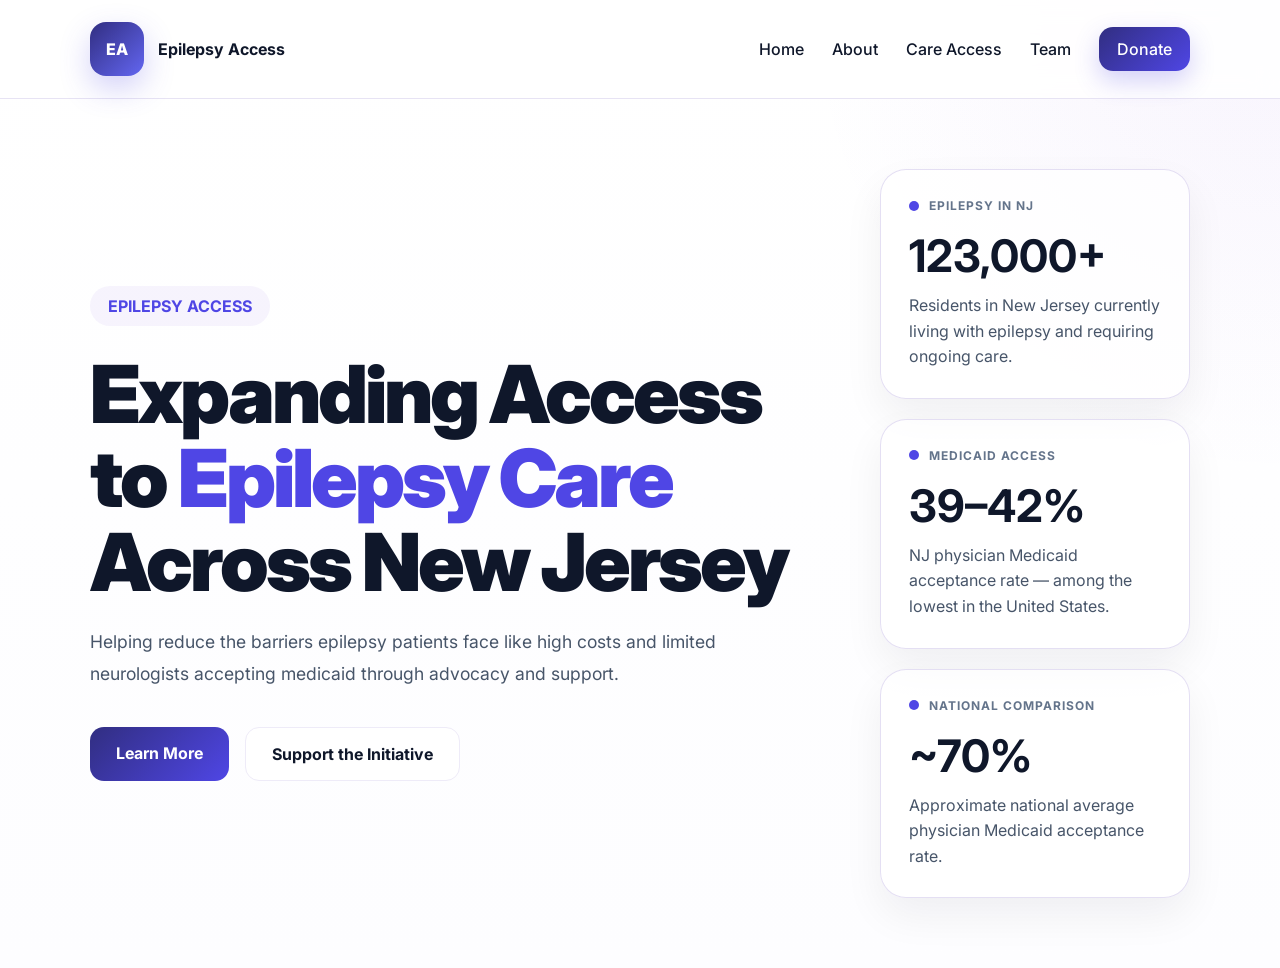
==== index.html @ 3cfb02eb "Add files via upload" ====
<!DOCTYPE html>
<html lang="en">
<head>
    <meta charset="UTF-8" />
    <meta name="viewport" content="width=device-width, initial-scale=1.0" />
    <title>Epilepsy Access NJ</title>
    <link rel="stylesheet" href="style.css" />
    <link rel="preconnect" href="https://fonts.googleapis.com">
    <link rel="preconnect" href="https://fonts.gstatic.com" crossorigin>
    <link href="https://fonts.googleapis.com/css2?family=Inter:wght@300;400;500;600;700;800;900&display=swap" rel="stylesheet">
</head>
<body>

    <nav class="navbar">
        <div class="logo-container">
            <div class="logo-box">EA</div>
            <div class="logo-text">
                <h2>Epilepsy Access</h2>
                <p></p>
            </div>
        </div>
        <ul class="nav-links">
            <li><a href="index.html">Home</a></li>
            <li><a href="about.html">About</a></li>
            <li><a href="care.html">Care Access</a></li>
            <li><a href="team.html">Team</a></li>
            <li><a href="donate.html" class="donate-nav-btn">Donate</a></li>
        </ul>
    </nav>

    <section class="hero">
        <div class="hero-left">
            <div class="hero-badge">EPILEPSY ACCESS</div>
            <h1>Expanding Access to <span>Epilepsy Care</span> Across New Jersey</h1>
            <p class="hero-description">
                Helping reduce the barriers epilepsy patients face like high costs and limited neurologists accepting medicaid through advocacy and support.
            </p>
            <div class="hero-buttons">
                <a href="about.html" class="primary-btn">Learn More</a>
                <a href="donate.html" class="secondary-btn">Support the Initiative</a>
            </div>
        </div>

        <div class="hero-right">
            <div class="stat-card">
                <div class="stat-header">
                    <div class="stat-icon"></div>
                    <span>EPILEPSY IN NJ</span>
                </div>
                <h2>123,000+</h2>
                <p>Residents in New Jersey currently living with epilepsy and requiring ongoing care.</p>
            </div>
            <div class="stat-card">
                <div class="stat-header">
                    <div class="stat-icon"></div>
                    <span>MEDICAID ACCESS</span>
                </div>
                <h2>39–42%</h2>
                <p>NJ physician Medicaid acceptance rate — among the lowest in the United States.</p>
            </div>
            <div class="stat-card">
                <div class="stat-header">
                    <div class="stat-icon"></div>
                    <span>NATIONAL COMPARISON</span>
                </div>
                <h2>~70%</h2>
                <p>Approximate national average physician Medicaid acceptance rate.</p>
            </div>
        </div>
    </section>

</body>
</html>
---- style.css ----
/* =========================
   RESET
========================= */

* {
    margin: 0;
    padding: 0;
    box-sizing: border-box;
}

html {
    scroll-behavior: smooth;
}

body {
    font-family: 'Inter', sans-serif;
    background:
        radial-gradient(circle at top right, rgba(109,40,217,0.05), transparent 30%),
        linear-gradient(to bottom, #ffffff, #fdfdff);
    color: #0f172a;
    min-height: 100vh;
}

/* =========================
   NAVBAR (LIGHT THEME)
========================= */

.navbar {
    width: 100%;
    display: flex;
    justify-content: space-between;
    align-items: center;

    padding: 22px 7%;
    position: sticky;
    top: 0;
    z-index: 1000;

    backdrop-filter: blur(14px);
    background: rgba(255,255,255,0.85);
    border-bottom: 1px solid rgba(225,220,242,0.8);
}

/* index.html uses .logo-container; other pages use .logo */
.logo-container,
.logo {
    display: flex;
    align-items: center;
    gap: 14px;
}

/* index.html uses .logo-box; other pages use .logo-icon */
.logo-box,
.logo-icon {
    width: 54px;
    height: 54px;
    border-radius: 16px;

    display: flex;
    justify-content: center;
    align-items: center;

    font-weight: 800;
    font-size: 1rem;
    color: white;

    background: linear-gradient(135deg, #312e81, #6366f1);
    box-shadow: 0 12px 30px rgba(79,70,229,0.25);

    /* keep it from stretching when used as <span> */
    flex-shrink: 0;
}

.logo-text h2,
.logo h2 {
    font-size: 1rem;
    font-weight: 700;
}

.logo-text p,
.logo p {
    font-size: 0.85rem;
    color: #64748b;
}

.nav-links {
    display: flex;
    gap: 28px;
    list-style: none;
}

.nav-links a {
    text-decoration: none;
    color: #0f172a;
    font-weight: 500;
    transition: 0.25s ease;
}

.nav-links a:hover {
    color: #4f46e5;
}

/* index.html uses .donate-nav-btn; other pages use .nav-btn */
.donate-nav-btn,
.nav-btn {
    padding: 12px 18px;
    border-radius: 14px;

    background: linear-gradient(135deg, #312e81, #4f46e5);
    color: white !important;

    box-shadow: 0 10px 25px rgba(79,70,229,0.25);
}

/* =========================
   HERO (HOME PAGE)
========================= */

.hero {
    width: 100%;
    min-height: calc(100vh - 90px);

    display: flex;
    justify-content: space-between;
    align-items: center;

    padding: 70px 7%;
    gap: 70px;
}

.hero-left {
    max-width: 720px;
}

.hero-badge {
    display: inline-block;
    padding: 10px 18px;
    border-radius: 999px;

    background: rgba(109,40,217,0.05);
    color: #4f46e5;

    font-weight: 700;
    margin-bottom: 26px;
}

.hero-left h1 {
    font-size: 5rem;
    font-weight: 900;
    line-height: 1.05;
    letter-spacing: -3px;
}

.hero-left h1 span {
    color: #4f46e5;
}

.hero-description {
    margin-top: 22px;
    color: #475569;
    font-size: 1.1rem;
    line-height: 1.8;
}

.hero-buttons {
    margin-top: 38px;
    display: flex;
    gap: 16px;
}

.primary-btn,
.secondary-btn {
    padding: 16px 26px;
    border-radius: 14px;
    font-weight: 700;
    text-decoration: none;
    transition: 0.25s ease;
}

.primary-btn {
    background: linear-gradient(135deg, #312e81, #4f46e5);
    color: white;
}

.secondary-btn {
    background: white;
    border: 1px solid #eeebf8;
    color: #0f172a;
}

.primary-btn:hover,
.secondary-btn:hover {
    transform: translateY(-4px);
}

/* =========================
   STATS CARDS
========================= */

.hero-right {
    width: 420px;
    display: flex;
    flex-direction: column;
    gap: 20px;
}

.stat-card {
    background: rgba(255,255,255,0.7);
    border: 1px solid rgba(225,220,242,0.9);
    border-radius: 26px;
    padding: 28px;

    box-shadow: 0 18px 40px rgba(15,23,42,0.06);
    transition: 0.25s ease;
}

.stat-card:hover {
    transform: translateY(-6px);
}

.stat-header {
    display: flex;
    align-items: center;
    gap: 10px;
    margin-bottom: 16px;
}

.stat-icon {
    width: 10px;
    height: 10px;
    border-radius: 50%;
    background: #4f46e5;
}

.stat-header span {
    font-size: 0.75rem;
    letter-spacing: 1px;
    color: #64748b;
    font-weight: 700;
}

.stat-card h2 {
    font-size: 2.8rem;
    margin-bottom: 10px;
}

.stat-card p {
    color: #475569;
    line-height: 1.6;
}

/* =========================
   PAGE HERO (ALL OTHER PAGES)
========================= */

.page-hero {
    padding: 120px 10% 60px;
}

.section-tag {
    display: inline-block;
    padding: 8px 14px;
    border-radius: 999px;

    background: rgba(109,40,217,0.05);
    color: #4f46e5;

    font-weight: 700;
    font-size: 0.8rem;

    margin-bottom: 18px;
}

.page-hero h1 {
    font-size: 3.5rem;
    font-weight: 900;
    letter-spacing: -2px;
}

/* =========================
   CONTENT SECTIONS (ABOUT STYLE)
========================= */

.content-section {
    padding: 60px 10% 120px;
}

.content-grid {
    display: grid;
    grid-template-columns: repeat(3, 1fr);
    gap: 24px;
}

.content-card {
    background: white;
    border: 1px solid #eeebf8;
    border-radius: 20px;
    padding: 26px;

    box-shadow: 0 12px 30px rgba(15,23,42,0.04);
    transition: 0.25s ease;
}

.content-card:hover {
    transform: translateY(-6px);
    border-color: rgba(79,70,229,0.3);
}

.large-card {
    grid-column: 1 / -1;
}

.content-card h2,
.content-card h3 {
    margin-bottom: 12px;
}

.content-card p {
    color: #475569;
    line-height: 1.7;
    margin-bottom: 10px;
}

.content-card p:last-child {
    margin-bottom: 0;
}

/* =========================
   TEAM / CARE / DONATE SHARED
========================= */

.grid {
    display: grid;
    grid-template-columns: repeat(auto-fit, minmax(260px, 1fr));
    gap: 22px;
}

.card {
    background: white;
    border: 1px solid #eeebf8;
    border-radius: 20px;
    padding: 24px;
    transition: 0.25s ease;
}

.card:hover {
    transform: translateY(-6px);
    border-color: rgba(79,70,229,0.3);
}

/* =========================
   DONATE BOX
========================= */

.donate-box {
    max-width: 700px;
    margin: auto;
    text-align: center;

    background: white;
    border: 1px solid #eeebf8;
    border-radius: 24px;

    padding: 60px;
}

.donate-btn {
    display: inline-block;
    margin-top: 20px;

    padding: 16px 30px;
    border-radius: 14px;

    background: linear-gradient(135deg, #312e81, #4f46e5);
    color: white;
    font-weight: 700;
    text-decoration: none;
}

/* =========================
   RESPONSIVE
========================= */

@media (max-width: 1000px) {
    .hero {
        flex-direction: column;
        align-items: flex-start;
    }

    .hero-right {
        width: 100%;
    }

    .hero-left h1 {
        font-size: 3.2rem;
    }

    .content-grid {
        grid-template-columns: 1fr;
    }

    .large-card {
        grid-column: 1 / -1;
    }
}

@media (max-width: 600px) {
    .hero-left h1 {
        font-size: 2.6rem;
    }

    .hero-buttons {
        flex-direction: column;
    }

    .page-hero h1 {
        font-size: 2.4rem;
    }

    .navbar {
        padding: 16px 5%;
    }
}
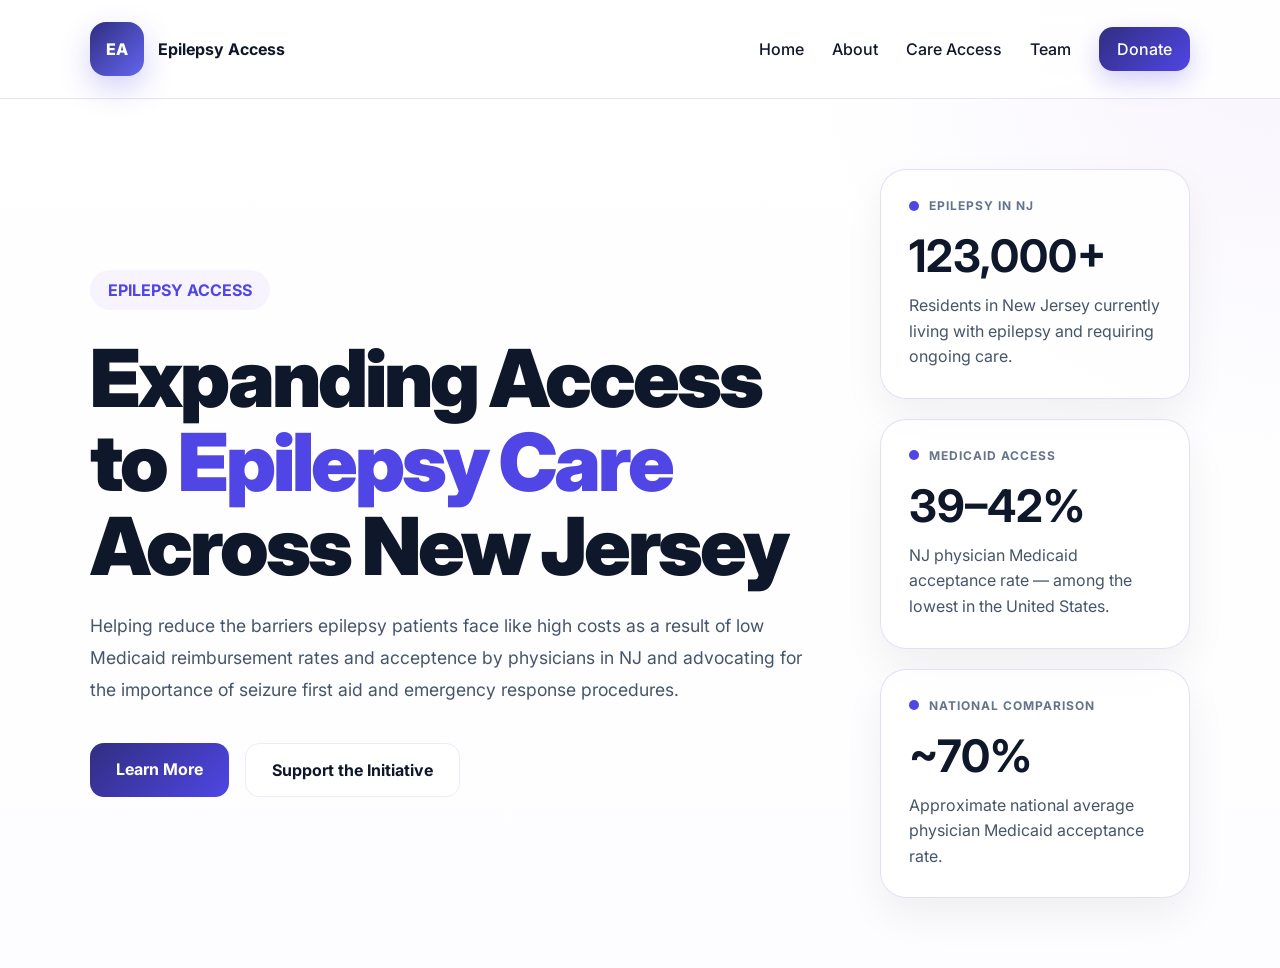
==== commit e6f24333: "Update hero description for epilepsy care Expanded description to include details about Medicaid rei" ====
--- a/index.html
+++ b/index.html
@@ -33,7 +33,9 @@
             <div class="hero-badge">EPILEPSY ACCESS</div>
             <h1>Expanding Access to <span>Epilepsy Care</span> Across New Jersey</h1>
             <p class="hero-description">
-                Helping reduce the barriers epilepsy patients face like high costs and limited neurologists accepting medicaid through advocacy and support.
+                Helping reduce the barriers epilepsy patients face like high costs as a result of low Medicaid reimbursement 
+                rates and acceptence by physicians in NJ and advocating for the importance of seizure first aid and emergency 
+                response procedures.
             </p>
             <div class="hero-buttons">
                 <a href="about.html" class="primary-btn">Learn More</a>
@@ -70,4 +72,4 @@
     </section>
 
 </body>
-</html>+</html>
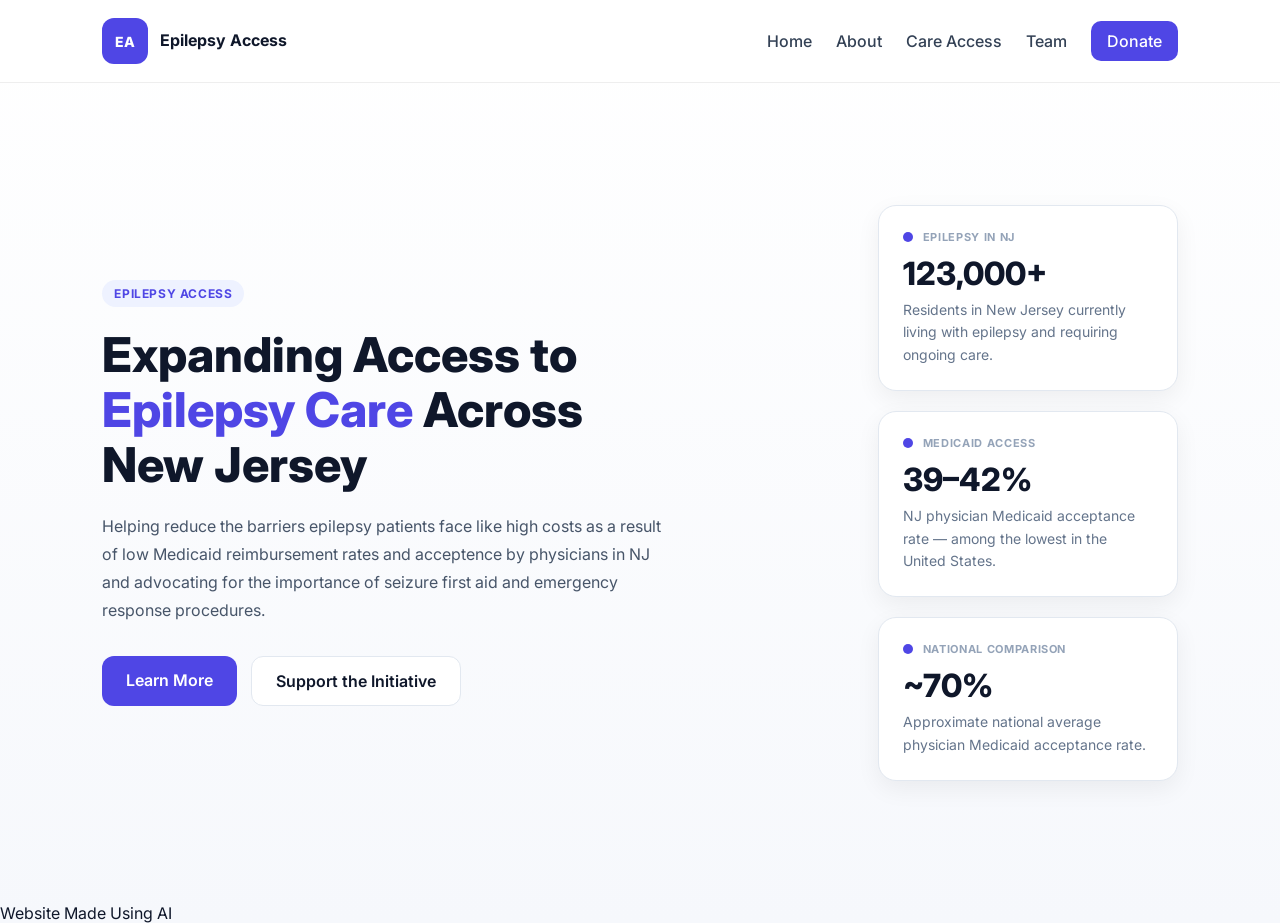
==== commit 5ab95e21: "Add footer to index.html" ====
--- a/index.html
+++ b/index.html
@@ -70,6 +70,6 @@
             </div>
         </div>
     </section>
-
+<footer>Website Made Using AI</footer>
 </body>
 </html>
--- a/style.css
+++ b/style.css
@@ -1,423 +1,399 @@
 /* =========================
    RESET
 ========================= */
-
 * {
     margin: 0;
     padding: 0;
     box-sizing: border-box;
 }
-
 html {
     scroll-behavior: smooth;
 }
-
 body {
-    font-family: 'Inter', sans-serif;
-    background:
-        radial-gradient(circle at top right, rgba(109,40,217,0.05), transparent 30%),
-        linear-gradient(to bottom, #ffffff, #fdfdff);
-    color: #0f172a;
-    min-height: 100vh;
-}
-
-/* =========================
-   NAVBAR (LIGHT THEME)
-========================= */
-
+    font-family: "Inter", sans-serif;
+    background: linear-gradient(180deg, #ffffff, #f6f8fc);
+    color: #0f172a;
+}
+
+/* =========================
+   NAVBAR
+========================= */
 .navbar {
-    width: 100%;
     display: flex;
     justify-content: space-between;
     align-items: center;
-
-    padding: 22px 7%;
+    padding: 18px 8%;
     position: sticky;
     top: 0;
-    z-index: 1000;
-
-    backdrop-filter: blur(14px);
-    background: rgba(255,255,255,0.85);
-    border-bottom: 1px solid rgba(225,220,242,0.8);
-}
-
-/* index.html uses .logo-container; other pages use .logo */
-.logo-container,
-.logo {
-    display: flex;
-    align-items: center;
-    gap: 14px;
-}
-
-/* index.html uses .logo-box; other pages use .logo-icon */
-.logo-box,
-.logo-icon {
-    width: 54px;
-    height: 54px;
-    border-radius: 16px;
-
+    background: rgba(255, 255, 255, 0.9);
+    backdrop-filter: blur(12px);
+    border-bottom: 1px solid #eee;
+    z-index: 100;
+}
+.logo-container {
+    display: flex;
+    align-items: center;
+    gap: 12px;
+}
+.logo-box {
+    width: 46px;
+    height: 46px;
     display: flex;
     justify-content: center;
     align-items: center;
-
-    font-weight: 800;
-    font-size: 1rem;
+    border-radius: 12px;
+    background: #4f46e5;
     color: white;
-
-    background: linear-gradient(135deg, #312e81, #6366f1);
-    box-shadow: 0 12px 30px rgba(79,70,229,0.25);
-
-    /* keep it from stretching when used as <span> */
+    font-weight: 800;
+    font-size: 14px;
     flex-shrink: 0;
 }
-
-.logo-text h2,
-.logo h2 {
-    font-size: 1rem;
+.logo-text h2 {
+    font-size: 16px;
     font-weight: 700;
-}
-
-.logo-text p,
-.logo p {
-    font-size: 0.85rem;
-    color: #64748b;
-}
-
+    color: #0f172a;
+    line-height: 1.2;
+}
+.logo-text p {
+    font-size: 12px;
+    color: #94a3b8;
+}
 .nav-links {
     display: flex;
-    gap: 28px;
+    gap: 24px;
     list-style: none;
-}
-
+    align-items: center;
+}
 .nav-links a {
     text-decoration: none;
-    color: #0f172a;
+    color: #334155;
     font-weight: 500;
-    transition: 0.25s ease;
-}
-
+    transition: color 0.2s;
+}
 .nav-links a:hover {
     color: #4f46e5;
 }
-
-/* index.html uses .donate-nav-btn; other pages use .nav-btn */
-.donate-nav-btn,
-.nav-btn {
-    padding: 12px 18px;
-    border-radius: 14px;
-
-    background: linear-gradient(135deg, #312e81, #4f46e5);
+.donate-nav-btn {
+    background: #4f46e5;
     color: white !important;
-
-    box-shadow: 0 10px 25px rgba(79,70,229,0.25);
-}
-
-/* =========================
-   HERO (HOME PAGE)
-========================= */
-
+    padding: 10px 16px;
+    border-radius: 10px;
+}
+.donate-nav-btn:hover {
+    background: #4338ca;
+    color: white !important;
+}
+
+/* =========================
+   HERO (INDEX PAGE)
+========================= */
 .hero {
-    width: 100%;
-    min-height: calc(100vh - 90px);
-
-    display: flex;
+    display: flex;
+    align-items: center;
     justify-content: space-between;
-    align-items: center;
-
-    padding: 70px 7%;
-    gap: 70px;
-}
-
+    gap: 48px;
+    padding: 80px 8%;
+    min-height: calc(100vh - 80px);
+}
 .hero-left {
-    max-width: 720px;
-}
-
+    flex: 1;
+    max-width: 560px;
+}
 .hero-badge {
     display: inline-block;
-    padding: 10px 18px;
+    padding: 6px 12px;
+    background: #eef2ff;
+    color: #4f46e5;
     border-radius: 999px;
-
-    background: rgba(109,40,217,0.05);
-    color: #4f46e5;
-
+    font-size: 12px;
     font-weight: 700;
-    margin-bottom: 26px;
-}
-
+    letter-spacing: 0.05em;
+    margin-bottom: 20px;
+}
 .hero-left h1 {
-    font-size: 5rem;
-    font-weight: 900;
-    line-height: 1.05;
-    letter-spacing: -3px;
-}
-
+    font-size: 48px;
+    font-weight: 800;
+    line-height: 1.15;
+    margin-bottom: 20px;
+    color: #0f172a;
+}
 .hero-left h1 span {
     color: #4f46e5;
 }
-
 .hero-description {
-    margin-top: 22px;
+    font-size: 16px;
     color: #475569;
-    font-size: 1.1rem;
-    line-height: 1.8;
-}
-
+    line-height: 1.75;
+    margin-bottom: 32px;
+}
 .hero-buttons {
-    margin-top: 38px;
-    display: flex;
-    gap: 16px;
-}
-
-.primary-btn,
+    display: flex;
+    gap: 14px;
+    flex-wrap: wrap;
+}
+.primary-btn {
+    display: inline-block;
+    padding: 14px 24px;
+    background: #4f46e5;
+    color: white;
+    border-radius: 12px;
+    font-weight: 600;
+    text-decoration: none;
+    transition: background 0.2s;
+}
+.primary-btn:hover {
+    background: #4338ca;
+}
 .secondary-btn {
-    padding: 16px 26px;
-    border-radius: 14px;
-    font-weight: 700;
+    display: inline-block;
+    padding: 14px 24px;
+    background: white;
+    color: #0f172a;
+    border-radius: 12px;
+    font-weight: 600;
     text-decoration: none;
-    transition: 0.25s ease;
-}
-
-.primary-btn {
-    background: linear-gradient(135deg, #312e81, #4f46e5);
-    color: white;
-}
-
-.secondary-btn {
-    background: white;
-    border: 1px solid #eeebf8;
-    color: #0f172a;
-}
-
-.primary-btn:hover,
+    border: 1px solid #e2e8f0;
+    transition: border-color 0.2s, color 0.2s;
+}
 .secondary-btn:hover {
-    transform: translateY(-4px);
-}
-
-/* =========================
-   STATS CARDS
-========================= */
-
+    border-color: #4f46e5;
+    color: #4f46e5;
+}
 .hero-right {
-    width: 420px;
     display: flex;
     flex-direction: column;
     gap: 20px;
-}
-
+    flex-shrink: 0;
+    width: 300px;
+}
+
+/* =========================
+   STAT CARDS (HERO)
+========================= */
 .stat-card {
-    background: rgba(255,255,255,0.7);
-    border: 1px solid rgba(225,220,242,0.9);
-    border-radius: 26px;
-    padding: 28px;
-
-    box-shadow: 0 18px 40px rgba(15,23,42,0.06);
-    transition: 0.25s ease;
-}
-
-.stat-card:hover {
-    transform: translateY(-6px);
-}
-
+    background: white;
+    border: 1px solid #e2e8f0;
+    border-radius: 18px;
+    padding: 24px;
+    box-shadow: 0 8px 24px rgba(0, 0, 0, 0.06);
+}
 .stat-header {
     display: flex;
     align-items: center;
     gap: 10px;
-    margin-bottom: 16px;
-}
-
+    margin-bottom: 10px;
+}
 .stat-icon {
     width: 10px;
     height: 10px;
+    background: #4f46e5;
     border-radius: 50%;
-    background: #4f46e5;
-}
-
+}
 .stat-header span {
-    font-size: 0.75rem;
-    letter-spacing: 1px;
+    font-size: 11px;
+    font-weight: 700;
+    color: #94a3b8;
+    letter-spacing: 0.06em;
+}
+.stat-card h2 {
+    font-size: 32px;
+    font-weight: 800;
+    color: #0f172a;
+    margin-bottom: 6px;
+}
+.stat-card p {
+    font-size: 14px;
     color: #64748b;
-    font-weight: 700;
-}
-
-.stat-card h2 {
-    font-size: 2.8rem;
-    margin-bottom: 10px;
-}
-
-.stat-card p {
-    color: #475569;
     line-height: 1.6;
 }
 
 /* =========================
-   PAGE HERO (ALL OTHER PAGES)
-========================= */
-
+   PAGE HERO (INNER PAGES)
+========================= */
 .page-hero {
-    padding: 120px 10% 60px;
-}
-
+    text-align: center;
+    padding: 80px 20px 40px;
+}
 .section-tag {
     display: inline-block;
-    padding: 8px 14px;
+    padding: 6px 12px;
+    background: #eef2ff;
+    color: #4f46e5;
     border-radius: 999px;
-
-    background: rgba(109,40,217,0.05);
-    color: #4f46e5;
-
-    font-weight: 700;
-    font-size: 0.8rem;
-
-    margin-bottom: 18px;
-}
-
+    font-size: 12px;
+    font-weight: 600;
+    letter-spacing: 0.04em;
+    margin-bottom: 14px;
+}
 .page-hero h1 {
-    font-size: 3.5rem;
-    font-weight: 900;
-    letter-spacing: -2px;
-}
-
-/* =========================
-   CONTENT SECTIONS (ABOUT STYLE)
-========================= */
-
+    font-size: 42px;
+    font-weight: 800;
+    max-width: 700px;
+    margin: 0 auto;
+    line-height: 1.2;
+}
+
+/* =========================
+   CONTENT SECTION
+========================= */
 .content-section {
-    padding: 60px 10% 120px;
-}
-
+    padding: 60px 8% 100px;
+}
 .content-grid {
     display: grid;
-    grid-template-columns: repeat(3, 1fr);
+    grid-template-columns: repeat(auto-fit, minmax(240px, 1fr));
     gap: 24px;
-}
-
+    max-width: 1100px;
+    margin: 0 auto;
+}
 .content-card {
     background: white;
-    border: 1px solid #eeebf8;
+    border: 1px solid #e2e8f0;
     border-radius: 20px;
-    padding: 26px;
-
-    box-shadow: 0 12px 30px rgba(15,23,42,0.04);
-    transition: 0.25s ease;
-}
-
-.content-card:hover {
-    transform: translateY(-6px);
-    border-color: rgba(79,70,229,0.3);
-}
-
+    padding: 28px;
+    box-shadow: 0 10px 30px rgba(0, 0, 0, 0.05);
+}
+.content-card h2 {
+    font-size: 24px;
+    font-weight: 800;
+    color: #0f172a;
+    margin-bottom: 14px;
+}
+.content-card h3 {
+    font-size: 18px;
+    font-weight: 700;
+    color: #0f172a;
+    margin-bottom: 8px;
+}
+.content-card p {
+    color: #475569;
+    line-height: 1.75;
+    margin-bottom: 12px;
+}
 .large-card {
     grid-column: 1 / -1;
 }
 
-.content-card h2,
-.content-card h3 {
-    margin-bottom: 12px;
-}
-
-.content-card p {
+/* =========================
+   TEAM PAGE
+========================= */
+.team-wrapper {
+    display: flex;
+    justify-content: center;
+    padding: 70px 20px 120px;
+}
+.team-box {
+    display: grid;
+    grid-template-columns: 360px 1fr;
+    gap: 40px;
+    max-width: 1000px;
+    width: 100%;
+    background: white;
+    border: 1px solid #eee;
+    border-radius: 24px;
+    padding: 32px;
+    box-shadow: 0 20px 50px rgba(0, 0, 0, 0.08);
+    align-items: center;
+}
+.team-img {
+    width: 360px;
+    height: 420px;
+    border-radius: 18px;
+    overflow: hidden;
+}
+.team-img img {
+    width: 100%;
+    height: 100%;
+    object-fit: cover;
+    object-position: top;
+    display: block;
+}
+.team-text h2 {
+    font-size: 36px;
+    font-weight: 800;
+    margin-bottom: 14px;
+}
+.team-text p {
     color: #475569;
     line-height: 1.7;
+    margin-bottom: 14px;
+}
+.tag {
+    display: inline-block;
+    padding: 6px 12px;
+    border-radius: 999px;
+    background: #eef2ff;
+    color: #4f46e5;
+    font-size: 12px;
+    font-weight: 600;
     margin-bottom: 10px;
 }
-
-.content-card p:last-child {
-    margin-bottom: 0;
-}
-
-/* =========================
-   TEAM / CARE / DONATE SHARED
-========================= */
-
-.grid {
-    display: grid;
-    grid-template-columns: repeat(auto-fit, minmax(260px, 1fr));
-    gap: 22px;
-}
-
-.card {
-    background: white;
-    border: 1px solid #eeebf8;
-    border-radius: 20px;
-    padding: 24px;
-    transition: 0.25s ease;
-}
-
-.card:hover {
-    transform: translateY(-6px);
-    border-color: rgba(79,70,229,0.3);
-}
-
-/* =========================
-   DONATE BOX
-========================= */
-
-.donate-box {
-    max-width: 700px;
-    margin: auto;
-    text-align: center;
-
-    background: white;
-    border: 1px solid #eeebf8;
-    border-radius: 24px;
-
-    padding: 60px;
-}
-
-.donate-btn {
-    display: inline-block;
-    margin-top: 20px;
-
-    padding: 16px 30px;
-    border-radius: 14px;
-
-    background: linear-gradient(135deg, #312e81, #4f46e5);
-    color: white;
-    font-weight: 700;
+.btn {
+    display: inline-block;
+    margin-top: 10px;
+    padding: 12px 18px;
+    border-radius: 12px;
+    background: #4f46e5;
+    color: white !important;
     text-decoration: none;
+    font-weight: 600;
+    transition: background 0.2s;
+}
+.btn:hover {
+    background: #4338ca;
 }
 
 /* =========================
    RESPONSIVE
 ========================= */
-
-@media (max-width: 1000px) {
+@media (max-width: 900px) {
     .hero {
         flex-direction: column;
-        align-items: flex-start;
-    }
-
+        padding: 60px 6%;
+        min-height: unset;
+    }
+    .hero-left {
+        max-width: 100%;
+        text-align: center;
+    }
+    .hero-left h1 {
+        font-size: 36px;
+    }
+    .hero-buttons {
+        justify-content: center;
+    }
     .hero-right {
         width: 100%;
     }
-
+    .team-box {
+        grid-template-columns: 1fr;
+        text-align: center;
+    }
+    .team-img {
+        width: 100%;
+        height: 360px;
+    }
+    .page-hero h1 {
+        font-size: 30px;
+    }
+    .navbar {
+        padding: 16px 5%;
+        flex-wrap: wrap;
+        gap: 12px;
+    }
+    .nav-links {
+        gap: 14px;
+    }
+}
+
+@media (max-width: 600px) {
     .hero-left h1 {
-        font-size: 3.2rem;
-    }
-
+        font-size: 28px;
+    }
     .content-grid {
         grid-template-columns: 1fr;
     }
-
     .large-card {
-        grid-column: 1 / -1;
-    }
-}
-
-@media (max-width: 600px) {
-    .hero-left h1 {
-        font-size: 2.6rem;
-    }
-
-    .hero-buttons {
-        flex-direction: column;
-    }
-
-    .page-hero h1 {
-        font-size: 2.4rem;
-    }
-
-    .navbar {
-        padding: 16px 5%;
-    }
-}+        grid-column: auto;
+    }
+}
